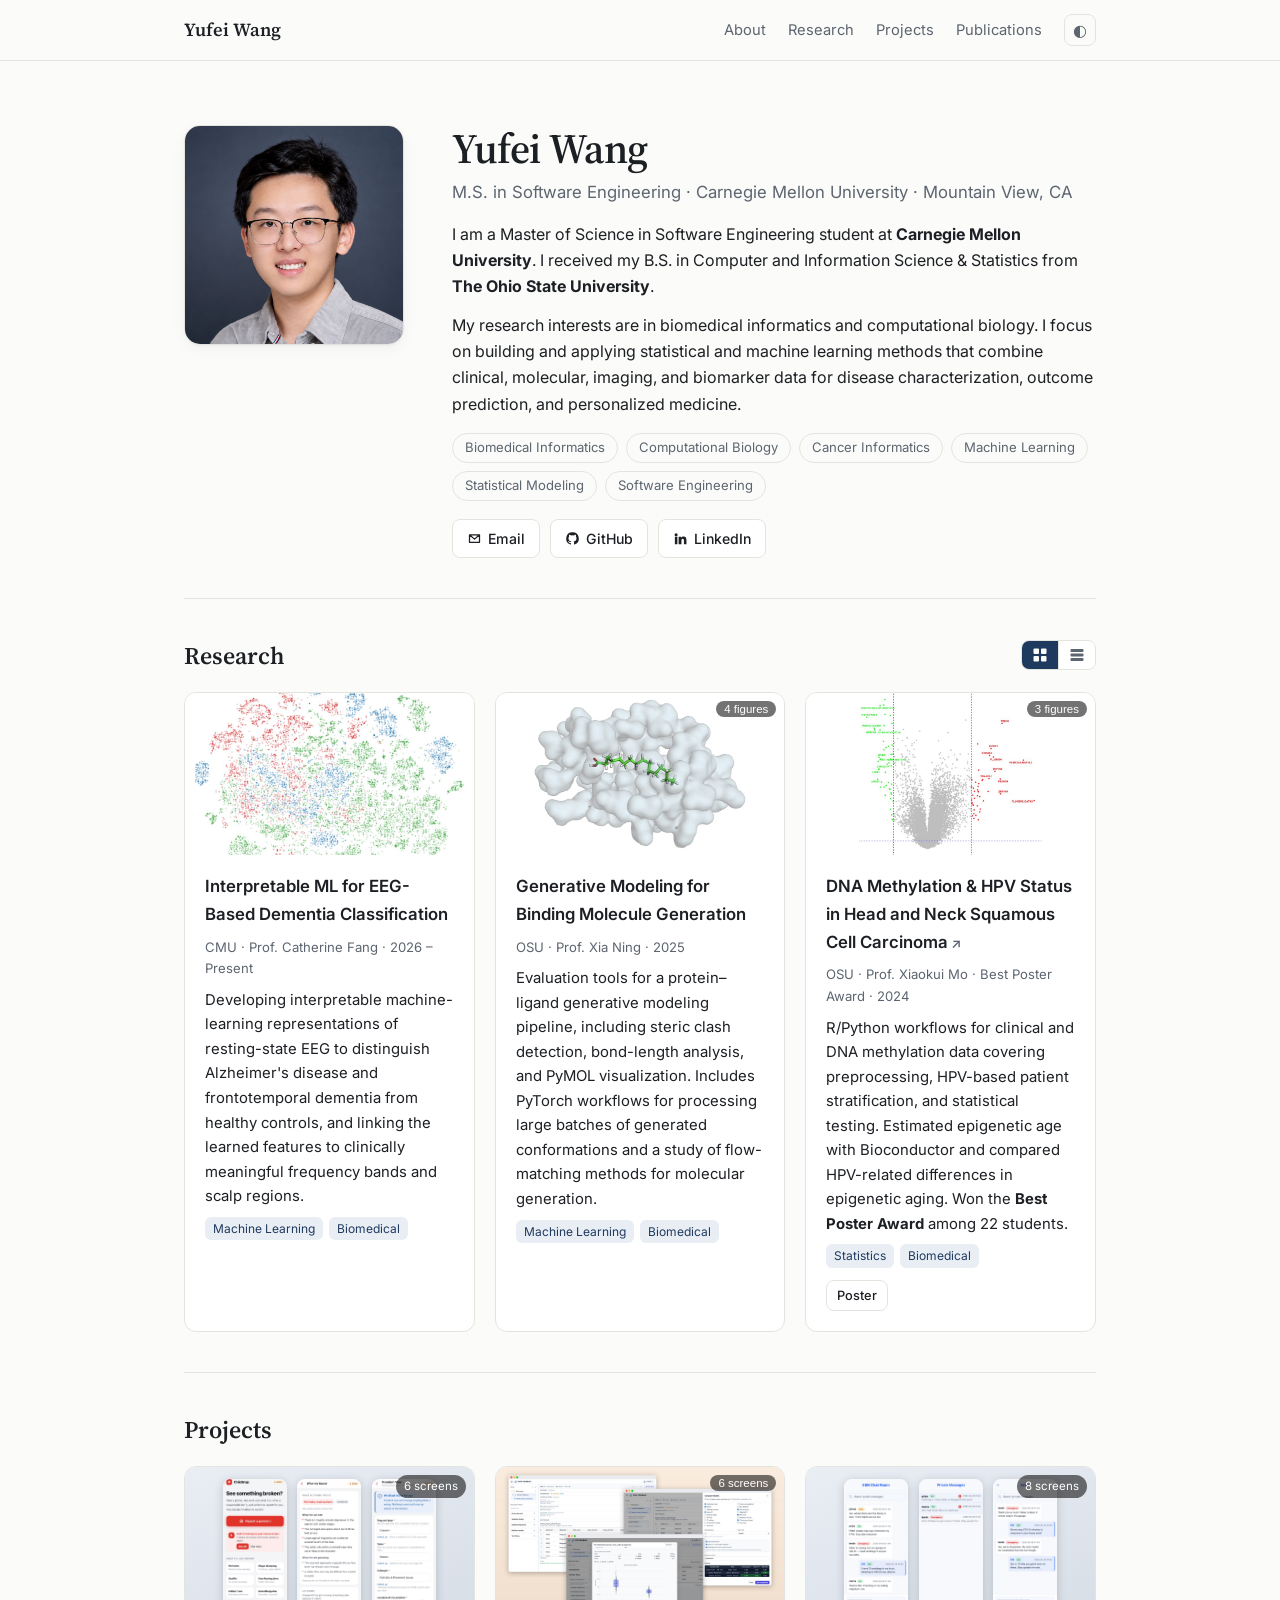
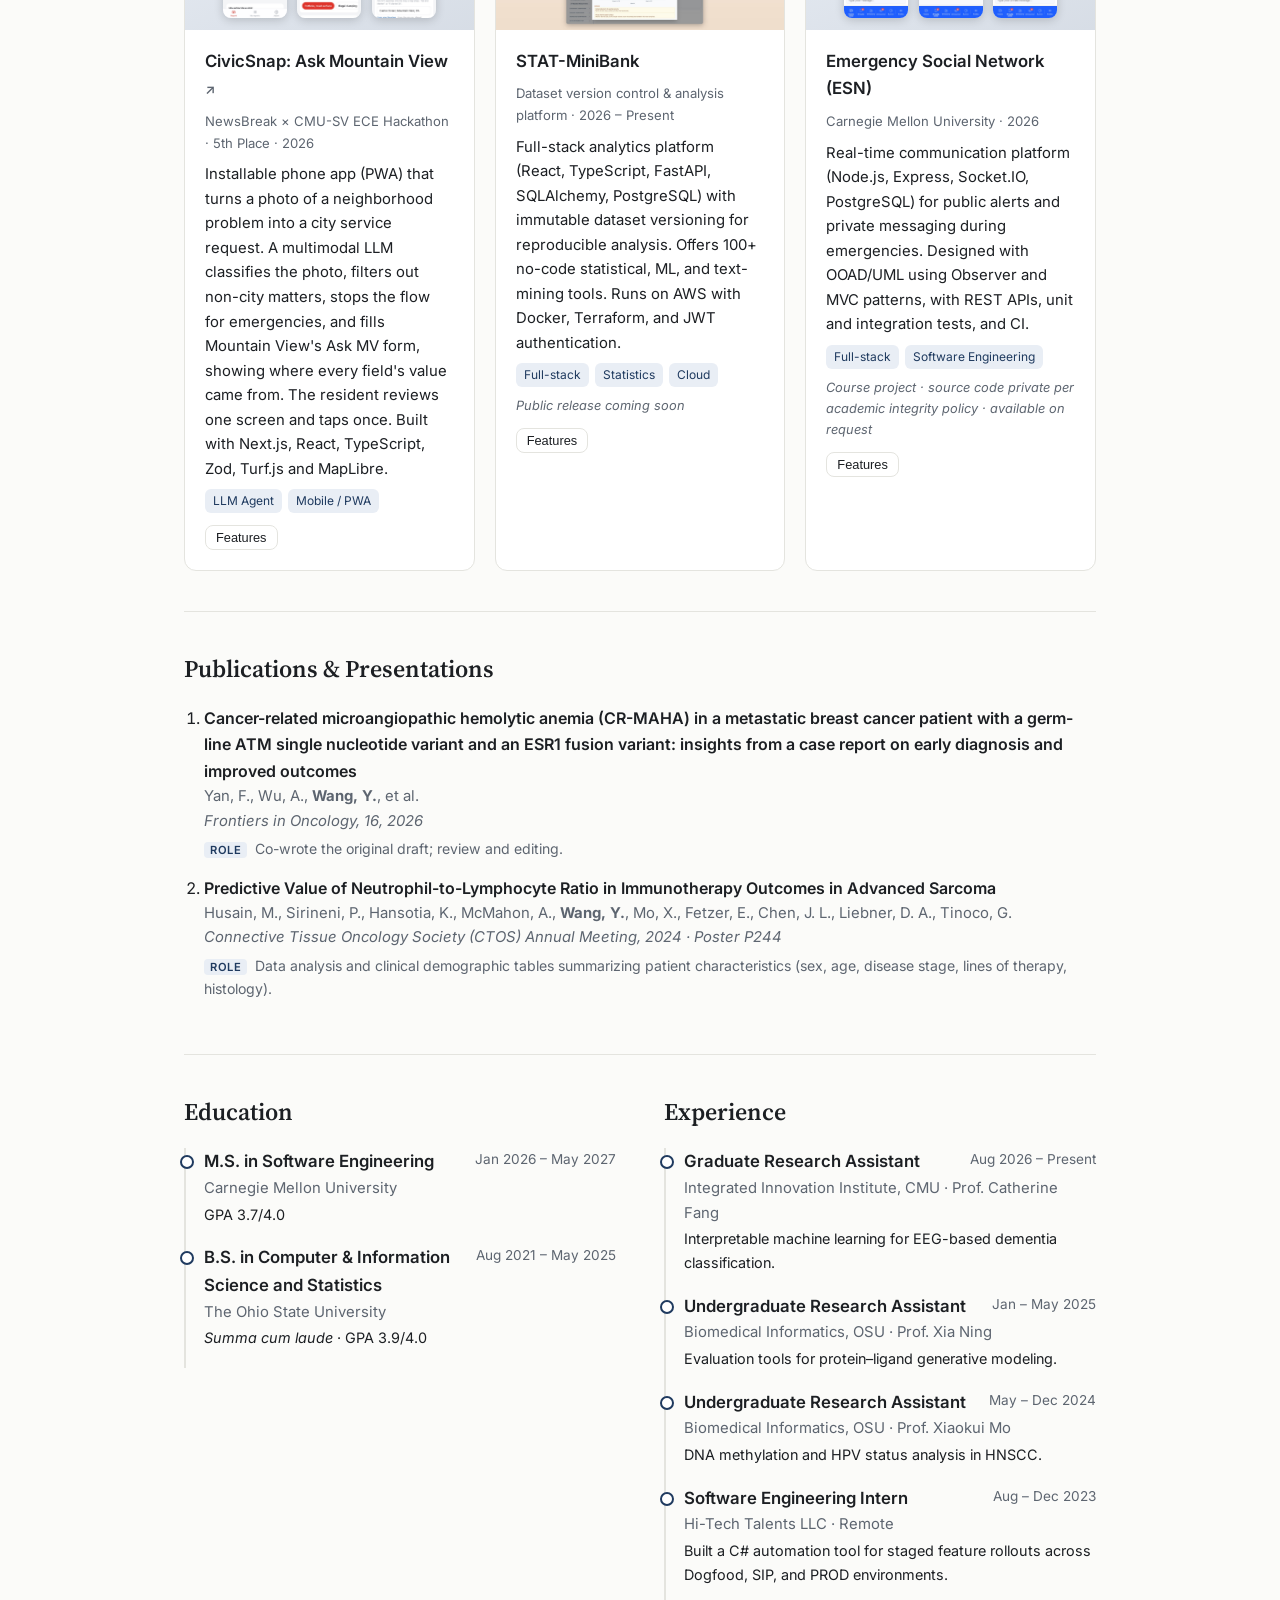
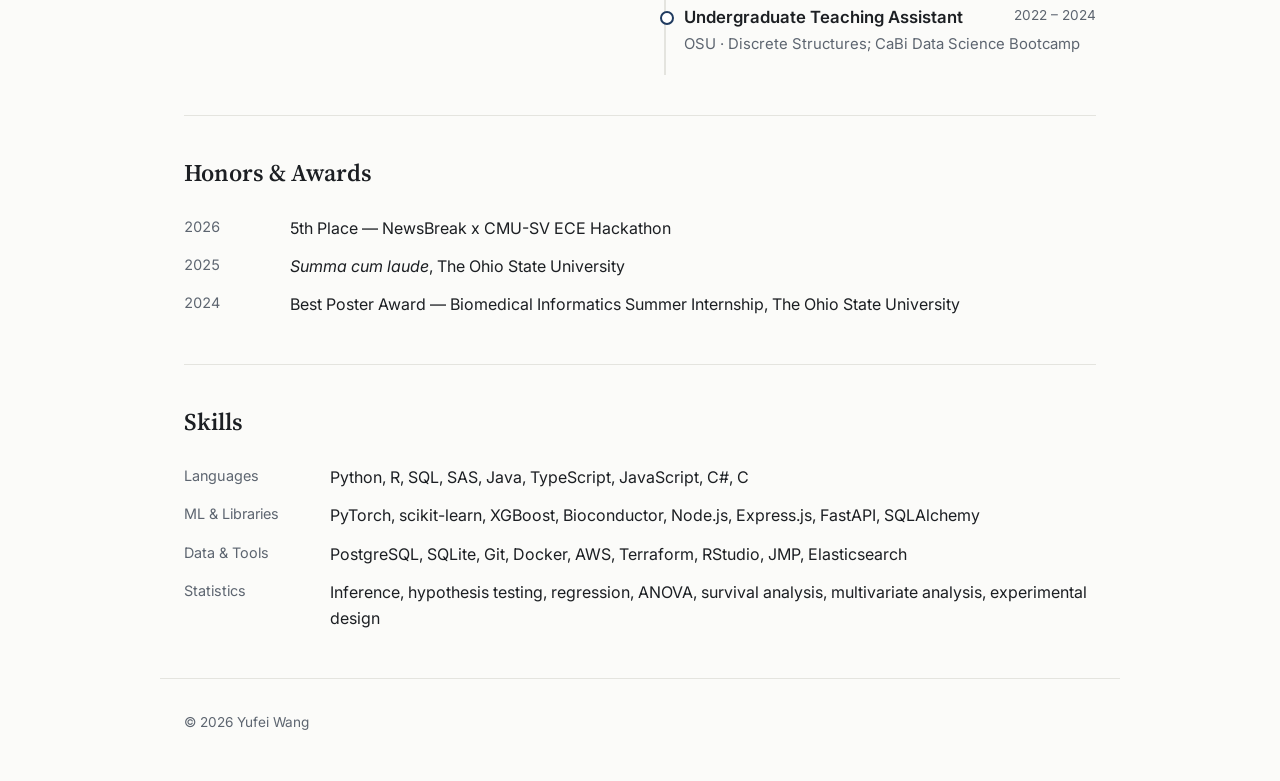
==== index.html @ 46498ad5 "Personal website" ====
<!DOCTYPE html>
<html lang="en">
<head>
  <meta charset="UTF-8" />
  <meta name="viewport" content="width=device-width, initial-scale=1" />
  <title>Yufei Wang</title>
  <meta name="description" content="Personal website of Yufei Wang — research, projects, and CV." />
  <link rel="preconnect" href="https://fonts.googleapis.com" />
  <link rel="preconnect" href="https://fonts.gstatic.com" crossorigin />
  <link href="https://fonts.googleapis.com/css2?family=Inter:wght@400;500;600&family=Source+Serif+4:opsz,wght@8..60,500;8..60,600&display=swap" rel="stylesheet" />
  <link rel="stylesheet" href="assets/css/styles.css" />
  <link rel="icon" href="data:image/svg+xml,<svg xmlns='http://www.w3.org/2000/svg' viewBox='0 0 32 32'><rect width='32' height='32' rx='6' fill='%231f3a5f'/><text x='16' y='21' font-family='Georgia' font-size='15' fill='white' text-anchor='middle'>YW</text></svg>" />
</head>
<body>
  <header class="topbar">
    <nav class="container nav">
      <a href="#top" class="brand" id="brand"></a>
      <div class="nav-links">
        <a href="#about">About</a>
        <a href="#research">Research</a>
        <a href="#projects">Projects</a>
        <a href="#publications-section">Publications</a>
        <a href="cv.html" id="nav-cv">CV</a>
        <button id="theme-toggle" class="icon-btn" aria-label="Toggle dark mode">◐</button>
      </div>
    </nav>
  </header>

  <main class="container" id="top">
    <section class="hero" id="about">
      <div class="photo-wrap">
        <img id="photo" alt="" />
        <div id="photo-fallback" class="photo-fallback" hidden></div>
      </div>
      <div class="hero-text">
        <h1 id="name"></h1>
        <p class="subtitle" id="subtitle"></p>
        <p class="seeking" id="seeking"></p>
        <div id="bio" class="bio"></div>
        <ul id="interests" class="chips"></ul>
        <div id="links" class="links"></div>
      </div>
    </section>

    <section id="news-section" class="section">
      <h2>News</h2>
      <ul id="news" class="news"></ul>
    </section>

    <section id="research" class="section">
      <div class="section-head">
        <h2>Research</h2>
        <div class="view-toggle" role="group" aria-label="Layout">
          <button data-view="card" class="active" aria-label="Card view" title="Card view">
            <svg viewBox="0 0 16 16" aria-hidden="true"><rect x="1.5" y="1.5" width="5.5" height="5.5" rx="1"/><rect x="9" y="1.5" width="5.5" height="5.5" rx="1"/><rect x="1.5" y="9" width="5.5" height="5.5" rx="1"/><rect x="9" y="9" width="5.5" height="5.5" rx="1"/></svg>
          </button>
          <button data-view="list" aria-label="List view" title="List view">
            <svg viewBox="0 0 16 16" aria-hidden="true"><rect x="1.5" y="2" width="13" height="3" rx="1"/><rect x="1.5" y="6.5" width="13" height="3" rx="1"/><rect x="1.5" y="11" width="13" height="3" rx="1"/></svg>
          </button>
        </div>
      </div>
      <div id="research-grid" class="projects card-view"></div>
    </section>

    <section id="projects" class="section">
      <div class="section-head">
        <h2>Projects</h2>
      </div>
      <div id="project-grid" class="projects card-view"></div>
    </section>

    <section id="publications-section" class="section">
      <h2>Publications &amp; Presentations</h2>
      <ol id="publications" class="pubs"></ol>
    </section>

    <section id="experience" class="section two-col">
      <div>
        <h2>Education</h2>
        <ul id="education" class="timeline"></ul>
      </div>
      <div>
        <h2>Experience</h2>
        <ul id="experience-list" class="timeline"></ul>
      </div>
    </section>

    <section id="awards-section" class="section">
      <h2>Honors &amp; Awards</h2>
      <ul id="awards" class="news"></ul>
    </section>
    <section id="skills-section" class="section">
      <h2>Skills</h2>
      <ul id="skills" class="news skills"></ul>
    </section>
  </main>

  <dialog id="lightbox" class="lightbox" aria-label="Screenshots">
    <button id="lb-close" class="lb-btn lb-close" type="button" aria-label="Close">✕</button>
    <button id="lb-prev" class="lb-btn lb-prev" type="button" aria-label="Previous">‹</button>
    <figure>
      <img id="lb-img" alt="" />
      <figcaption id="lb-caption"></figcaption>
    </figure>
    <button id="lb-next" class="lb-btn lb-next" type="button" aria-label="Next">›</button>
  </dialog>

  <dialog id="features" class="features" aria-labelledby="ft-title">
    <div class="ft-head">
      <div>
        <h2 id="ft-title"></h2>
        <p id="ft-subtitle" class="ft-subtitle"></p>
      </div>
      <button id="ft-close" class="icon-btn" type="button" aria-label="Close">✕</button>
    </div>
    <div id="ft-tabs" class="ft-tabs" role="tablist"></div>
    <div class="ft-toolbar">
      <input id="ft-search" type="search" placeholder="Search this tab…" aria-label="Search features" />
      <button id="ft-toggle" class="btn" type="button">Collapse all</button>
    </div>
    <div id="ft-body" class="ft-body"></div>
  </dialog>

  <footer class="container footer">
    <span id="footer-text"></span>
  </footer>

  <script src="data-features.js"></script>
  <script src="data.js"></script>
  <script src="assets/js/main.js"></script>
</body>
</html>
---- assets/css/styles.css ----
:root {
  --bg: #fbfbf9;
  --surface: #ffffff;
  --text: #1c1f23;
  --muted: #5d6570;
  --border: #e4e4df;
  --accent: #1f3a5f;
  --accent-soft: #e9eef5;
  --shadow: 0 1px 2px rgba(0,0,0,.04), 0 4px 16px rgba(0,0,0,.04);
  --serif: "Source Serif 4", Georgia, serif;
  --sans: "Inter", -apple-system, BlinkMacSystemFont, "Segoe UI", sans-serif;
}
@media (prefers-color-scheme: dark) {
  :root:not([data-theme="light"]) {
    --bg: #111418; --surface: #181c21; --text: #e6e8eb; --muted: #9aa3ad;
    --border: #2a3038; --accent: #8fb4e3; --accent-soft: #1d2835;
    --shadow: 0 1px 2px rgba(0,0,0,.3);
  }
}
:root[data-theme="dark"] {
  --bg: #111418; --surface: #181c21; --text: #e6e8eb; --muted: #9aa3ad;
  --border: #2a3038; --accent: #8fb4e3; --accent-soft: #1d2835;
  --shadow: 0 1px 2px rgba(0,0,0,.3);
}

* { box-sizing: border-box; }
html { scroll-behavior: smooth; scroll-padding-top: 72px; }
body {
  margin: 0; background: var(--bg); color: var(--text);
  font: 16px/1.65 var(--sans); -webkit-font-smoothing: antialiased;
}
a { color: var(--accent); text-decoration: none; }
a:hover { text-decoration: underline; }
.container { max-width: 960px; margin: 0 auto; padding: 0 24px; }
[hidden] { display: none !important; }

/* Nav */
.topbar {
  position: sticky; top: 0; z-index: 10;
  background: color-mix(in srgb, var(--bg) 88%, transparent);
  backdrop-filter: blur(8px); border-bottom: 1px solid var(--border);
}
.nav { display: flex; align-items: center; justify-content: space-between; height: 60px; }
.brand { font-family: var(--serif); font-weight: 600; font-size: 1.15rem; color: var(--text); }
.nav-links { display: flex; align-items: center; gap: 22px; font-size: .92rem; }
.nav-links a { color: var(--muted); }
.nav-links a:hover { color: var(--text); text-decoration: none; }
.icon-btn {
  background: none; border: 1px solid var(--border); color: var(--muted);
  width: 32px; height: 32px; border-radius: 8px; cursor: pointer; font-size: 1rem;
}

/* Hero */
.hero { display: grid; grid-template-columns: 220px 1fr; gap: 48px; padding: 64px 0 40px; align-items: start; }
.photo-wrap img, .photo-fallback {
  width: 220px; height: 220px; border-radius: 16px; object-fit: cover;
  box-shadow: var(--shadow); border: 1px solid var(--border);
}
.photo-fallback {
  display: grid; place-items: center; background: var(--accent-soft); color: var(--accent);
  font: 600 4rem var(--serif);
}
h1 { font: 600 2.6rem/1.15 var(--serif); margin: 0 0 6px; letter-spacing: -.01em; }
h2 { font: 600 1.5rem var(--serif); margin: 0 0 20px; }
h3 { font-size: 1.05rem; font-weight: 600; margin: 0; }
.subtitle { color: var(--muted); margin: 0 0 14px; font-size: 1.05rem; }
.seeking {
  display: inline-block; margin: 0 0 18px; padding: 6px 12px; border-radius: 8px;
  background: var(--accent-soft); color: var(--accent); font-size: .9rem; font-weight: 500;
}
.bio p { margin: 0 0 12px; }
.chips { list-style: none; padding: 0; margin: 16px 0; display: flex; flex-wrap: wrap; gap: 8px; }
.chips li { font-size: .82rem; color: var(--muted); border: 1px solid var(--border); border-radius: 999px; padding: 3px 12px; }
.links { display: flex; flex-wrap: wrap; gap: 10px; margin-top: 18px; }
.links:empty { display: none; }
.btn {
  display: inline-flex; align-items: center; gap: 6px; font-size: .88rem; font-weight: 500;
  padding: 7px 14px; border: 1px solid var(--border); border-radius: 8px;
  color: var(--text); background: var(--surface);
}
.btn:hover { border-color: var(--accent); color: var(--accent); text-decoration: none; }
.btn.primary { background: var(--accent); color: var(--bg); border-color: var(--accent); }
.btn.primary:hover { opacity: .9; color: var(--bg); }
.btn svg { width: 15px; height: 15px; }

/* Sections */
.section { padding: 40px 0; border-top: 1px solid var(--border); }
.section-head { display: flex; justify-content: space-between; align-items: center; margin-bottom: 20px; gap: 16px; }
.section-head h2 { margin: 0; }
.news { list-style: none; padding: 0; margin: 0; }
.news li { display: grid; grid-template-columns: 90px 1fr; gap: 16px; padding: 6px 0; }
.news .date { color: var(--muted); font-size: .9rem; font-variant-numeric: tabular-nums; }

.skills li { grid-template-columns: 130px 1fr; }
@media (max-width: 720px) { .skills li { grid-template-columns: 1fr; gap: 0; padding: 6px 0 10px; } }

/* View toggle */
.view-toggle { display: inline-flex; border: 1px solid var(--border); border-radius: 8px; overflow: hidden; }
.view-toggle button {
  background: var(--surface); border: 0; padding: 6px 14px; font: 500 .85rem var(--sans);
  color: var(--muted); cursor: pointer;
}
.view-toggle button { display: grid; place-items: center; padding: 6px 10px; }
.view-toggle svg { width: 16px; height: 16px; fill: currentColor; }
.view-toggle button + button { border-left: 1px solid var(--border); }
.view-toggle button.active { background: var(--accent); color: var(--bg); }

/* Projects */
.project { background: var(--surface); border: 1px solid var(--border); border-radius: 12px; overflow: hidden; }
.project .thumb { background: var(--accent-soft); overflow: hidden; }
.project .thumb img { width: 100%; height: 100%; object-fit: cover; display: block; }
.project .thumb.placeholder { display: grid; place-items: center; color: var(--accent); font: 600 1.6rem var(--serif); opacity: .9; }
.project .body { padding: 18px 20px 20px; display: flex; flex-direction: column; gap: 8px; }
.project h3 a { color: var(--text); }
.project h3 a:hover { color: var(--accent); }
.project h3 a::after { content: " ↗"; font-size: .8em; color: var(--muted); }
.project .meta { font-size: .82rem; color: var(--muted); }
.project p { margin: 0; font-size: .93rem; color: var(--text); }
.tags { display: flex; flex-wrap: wrap; gap: 6px; }
.tags span { font-size: .75rem; padding: 2px 8px; border-radius: 6px; background: var(--accent-soft); color: var(--accent); }
.project .links { margin-top: 4px; gap: 8px; }
.project .btn { padding: 4px 10px; font-size: .8rem; }

.card-view { display: grid; grid-template-columns: repeat(auto-fill, minmax(270px, 1fr)); gap: 20px; }
.card-view .project { display: flex; flex-direction: column; transition: transform .15s, box-shadow .15s; }
.card-view .project:hover { transform: translateY(-2px); box-shadow: var(--shadow); }
.card-view .thumb { aspect-ratio: 16 / 9; }

.list-view { display: flex; flex-direction: column; gap: 14px; }
.list-view .project { display: grid; grid-template-columns: 200px 1fr; }
.list-view .thumb { min-height: 100%; aspect-ratio: auto; }
.list-view .body { padding: 16px 20px; }

/* Phone-screenshot thumbnails: whole phones, scaled to the thumbnail height */
.thumb.screens {
  position: relative; display: flex; justify-content: center; align-items: center; gap: 4%;
  padding: 12px; border: 0; width: 100%; cursor: zoom-in; font: inherit;
  background: linear-gradient(160deg, var(--accent-soft), color-mix(in srgb, var(--accent-soft) 60%, var(--accent) 12%));
}
.project .thumb.screens img {
  height: 100%; width: auto; max-width: 30%; object-fit: contain;
  border-radius: 8px; box-shadow: 0 2px 10px rgba(0,0,0,.18);
}
.screens-count {
  position: absolute; right: 8px; top: 8px; font-size: .72rem; padding: 2px 8px; border-radius: 999px;
  background: rgba(0,0,0,.55); color: #fff;
}
.thumb.figures { position: relative; display: block; border: 0; padding: 0; width: 100%; cursor: zoom-in; background: #fff; }
.thumb.figures img { transition: transform .3s; }
.thumb.figures:hover img { transform: scale(1.03); }
.list-view .thumb.figures img { height: 100%; }
.project .note { font-size: .8rem; color: var(--muted); font-style: italic; }

/* Lightbox */
.lightbox {
  border: 0; padding: 0; background: transparent; max-width: 100vw; max-height: 100vh;
  width: 100vw; height: 100vh; display: none; place-items: center;
}
.lightbox[open] { display: grid; }
.lightbox::backdrop { background: rgba(10, 12, 16, .85); }
.lightbox figure { margin: 0; display: flex; flex-direction: column; align-items: center; gap: 12px; }
.lightbox img { max-height: 82vh; max-width: min(90vw, 1100px); border-radius: 12px; background: #fff; box-shadow: 0 10px 40px rgba(0,0,0,.5); }
.lightbox figcaption { color: #e6e8eb; font-size: .9rem; text-align: center; padding: 0 16px; }
.lb-btn {
  position: fixed; background: rgba(255,255,255,.12); color: #fff; border: 0; cursor: pointer;
  width: 44px; height: 44px; border-radius: 50%; font-size: 1.6rem; line-height: 1;
}
.lb-btn:hover { background: rgba(255,255,255,.25); }
.lb-close { top: 16px; right: 16px; font-size: 1.1rem; }
.lb-prev { left: 16px; top: 50%; transform: translateY(-50%); }
.lb-next { right: 16px; top: 50%; transform: translateY(-50%); }

/* Feature catalog dialog */
.features {
  width: min(860px, calc(100vw - 32px)); max-height: min(86vh, 900px); padding: 0;
  border: 1px solid var(--border); border-radius: 16px; background: var(--bg); color: var(--text);
  box-shadow: 0 20px 60px rgba(0,0,0,.25); overflow: hidden;
}
.features[open] { display: flex; flex-direction: column; }
.features .ft-head, .features .ft-tabs, .features .ft-toolbar { flex-shrink: 0; }
.features .ft-body { flex: 1 1 auto; min-height: 0; }
.features::backdrop { background: rgba(10, 12, 16, .55); }
.ft-head { display: flex; justify-content: space-between; align-items: flex-start; gap: 16px; padding: 20px 24px 8px; }
.ft-head h2 { margin: 0; font-size: 1.35rem; }
.ft-subtitle { margin: 4px 0 0; color: var(--muted); font-size: .9rem; }
.ft-tabs { display: flex; gap: 6px; padding: 8px 24px 0; border-bottom: 1px solid var(--border); overflow-x: auto; }
.ft-tabs button {
  font: 500 .88rem var(--sans); color: var(--muted); background: none; border: 0; cursor: pointer;
  padding: 10px 12px; border-bottom: 2px solid transparent; white-space: nowrap;
}
.ft-tabs button span { font-size: .75rem; background: var(--accent-soft); color: var(--accent); border-radius: 999px; padding: 1px 7px; margin-left: 4px; }
.ft-tabs button.active { color: var(--text); border-bottom-color: var(--accent); }
.ft-toolbar { display: flex; gap: 10px; padding: 14px 24px 6px; }
.ft-toolbar input {
  flex: 1; font: .9rem var(--sans); padding: 8px 12px; border-radius: 8px;
  border: 1px solid var(--border); background: var(--surface); color: var(--text);
}
.ft-toolbar .btn { padding: 6px 12px; font-size: .82rem; cursor: pointer; }
.ft-body { overflow-y: auto; padding: 6px 24px 24px; }
.ft-intro { color: var(--muted); font-size: .92rem; margin: 6px 0 14px; }
.ft-group { border: 1px solid var(--border); border-radius: 10px; background: var(--surface); margin-bottom: 10px; }
.ft-group summary { display: flex; justify-content: space-between; align-items: center; padding: 11px 14px; cursor: pointer; font-weight: 600; list-style: none; }
.ft-group summary::-webkit-details-marker { display: none; }
.ft-group summary::before { content: "▸"; color: var(--muted); margin-right: 8px; transition: transform .15s; }
.ft-group[open] summary::before { transform: rotate(90deg); }
.ft-gname { flex: 1; }
.ft-count { font-size: .75rem; font-weight: 600; border-radius: 999px; padding: 2px 9px; background: var(--accent-soft); color: var(--accent); }
.ft-count.tone-error { background: #fde8e8; color: #b42318; }
.ft-count.tone-warning { background: #fef3c7; color: #92400e; }
.ft-count.tone-info { background: #e0edff; color: #1d4ed8; }
.ft-gintro { margin: -4px 14px 8px; font-size: .85rem; color: var(--muted); }
.ft-group ul { list-style: none; margin: 0; padding: 0 14px 10px; }
.ft-group li { display: grid; grid-template-columns: minmax(170px, 34%) 1fr; gap: 12px; padding: 7px 0; border-top: 1px solid var(--border); font-size: .88rem; }
.ft-group li strong { font-weight: 600; }
.ft-group li.ft-sub {
  display: block; padding: 12px 0 4px; font-size: .72rem; font-weight: 600; letter-spacing: .06em;
  text-transform: uppercase; color: var(--accent);
}
.ft-group li.ft-sub + li { border-top: 0; }
.ft-group li span { color: var(--muted); }
:root[data-theme="dark"] .ft-count.tone-error { background: #4a1d1d; color: #fca5a5; }
:root[data-theme="dark"] .ft-count.tone-warning { background: #45330f; color: #fcd34d; }
:root[data-theme="dark"] .ft-count.tone-info { background: #1e2f4d; color: #93c5fd; }
@media (prefers-color-scheme: dark) {
  :root:not([data-theme="light"]) .ft-count.tone-error { background: #4a1d1d; color: #fca5a5; }
  :root:not([data-theme="light"]) .ft-count.tone-warning { background: #45330f; color: #fcd34d; }
  :root:not([data-theme="light"]) .ft-count.tone-info { background: #1e2f4d; color: #93c5fd; }
}
.ft-group mark { background: #fde68a; color: inherit; border-radius: 2px; }
@media (max-width: 720px) {
  .features { width: 100vw; height: 100dvh; max-width: 100vw; max-height: 100dvh; margin: 0; border: 0; border-radius: 0; }
  .ft-head, .ft-toolbar { padding-left: 16px; padding-right: 16px; }
  .ft-tabs { padding: 4px 12px 0; }
  .ft-body { padding: 6px 16px 20px; }
  .ft-group li { grid-template-columns: 1fr; gap: 2px; }
}

.empty { color: var(--muted); }

/* Publications */
.pubs { padding-left: 20px; margin: 0; }
.pubs li { margin-bottom: 14px; }
.pubs .ptitle { font-weight: 600; }
.pubs .authors, .pubs .venue { color: var(--muted); font-size: .93rem; }
.pubs .venue { font-style: italic; }
.pubs .role { font-size: .88rem; color: var(--muted); margin-top: 4px; }
.pubs .role span { font-size: .7rem; font-weight: 600; letter-spacing: .05em; text-transform: uppercase; color: var(--accent); background: var(--accent-soft); border-radius: 4px; padding: 1px 6px; margin-right: 4px; }
.pubs .ptitle a { color: var(--text); }
.pubs .ptitle a:hover { color: var(--accent); }
.pubs .links { margin-top: 8px; }
.pubs .btn { padding: 3px 10px; font-size: .8rem; }

/* Timeline */
.two-col { display: grid; grid-template-columns: 1fr 1fr; gap: 48px; }
.timeline { list-style: none; padding: 0; margin: 0; }
.timeline li { padding: 0 0 18px 18px; border-left: 2px solid var(--border); position: relative; }
.timeline li::before {
  content: ""; position: absolute; left: -6px; top: 7px; width: 10px; height: 10px;
  border-radius: 50%; background: var(--surface); border: 2px solid var(--accent);
}
.timeline .org { color: var(--muted); font-size: .93rem; }
.timeline .years { float: right; color: var(--muted); font-size: .85rem; }
.timeline .detail { font-size: .9rem; margin-top: 2px; }

.footer { padding: 32px 24px 48px; color: var(--muted); font-size: .85rem; border-top: 1px solid var(--border); }

/* Mobile */
@media (max-width: 720px) {
  .container { padding: 0 16px; }
  .nav-links { gap: 14px; }
  .nav-links a:not(#nav-cv) { display: none; }
  .hero { grid-template-columns: 1fr; gap: 24px; padding-top: 36px; text-align: left; }
  .photo-wrap img, .photo-fallback { width: 140px; height: 140px; }
  .photo-fallback { font-size: 2.6rem; }
  h1 { font-size: 2rem; }
  .two-col { grid-template-columns: 1fr; gap: 32px; }
  .list-view .project { grid-template-columns: 1fr; }
  .list-view .thumb { aspect-ratio: 16 / 9; }
  .timeline .years { float: none; display: block; }
  .news li { grid-template-columns: 72px 1fr; gap: 10px; }
}

@media print {
  .topbar, .view-toggle, .footer { display: none; }
  .section { break-inside: avoid; }
}

/* CV page */
.nav-links a.current { color: var(--text); font-weight: 500; }
.cv-page { padding-top: 32px; padding-bottom: 24px; }
.cv-head { align-items: flex-end; flex-wrap: wrap; }
.cv-head h1 { font-size: 2rem; margin: 4px 0 0; }
.cv-head .links { margin-top: 0; }
.back { font-size: .88rem; color: var(--muted); }
.cv-frame-wrap { margin-top: 8px; }
.cv-frame {
  display: block; width: 100%; height: calc(100vh - 200px); min-height: 640px;
  border: 1px solid var(--border); border-radius: 12px; background: var(--surface);
  box-shadow: var(--shadow);
}
.cv-mobile { display: none; color: var(--muted); font-size: .92rem; }
@media (max-width: 720px) {
  .cv-frame-wrap { display: none; }
  .cv-mobile { display: block; }
  .cv-head h1 { font-size: 1.6rem; }
}
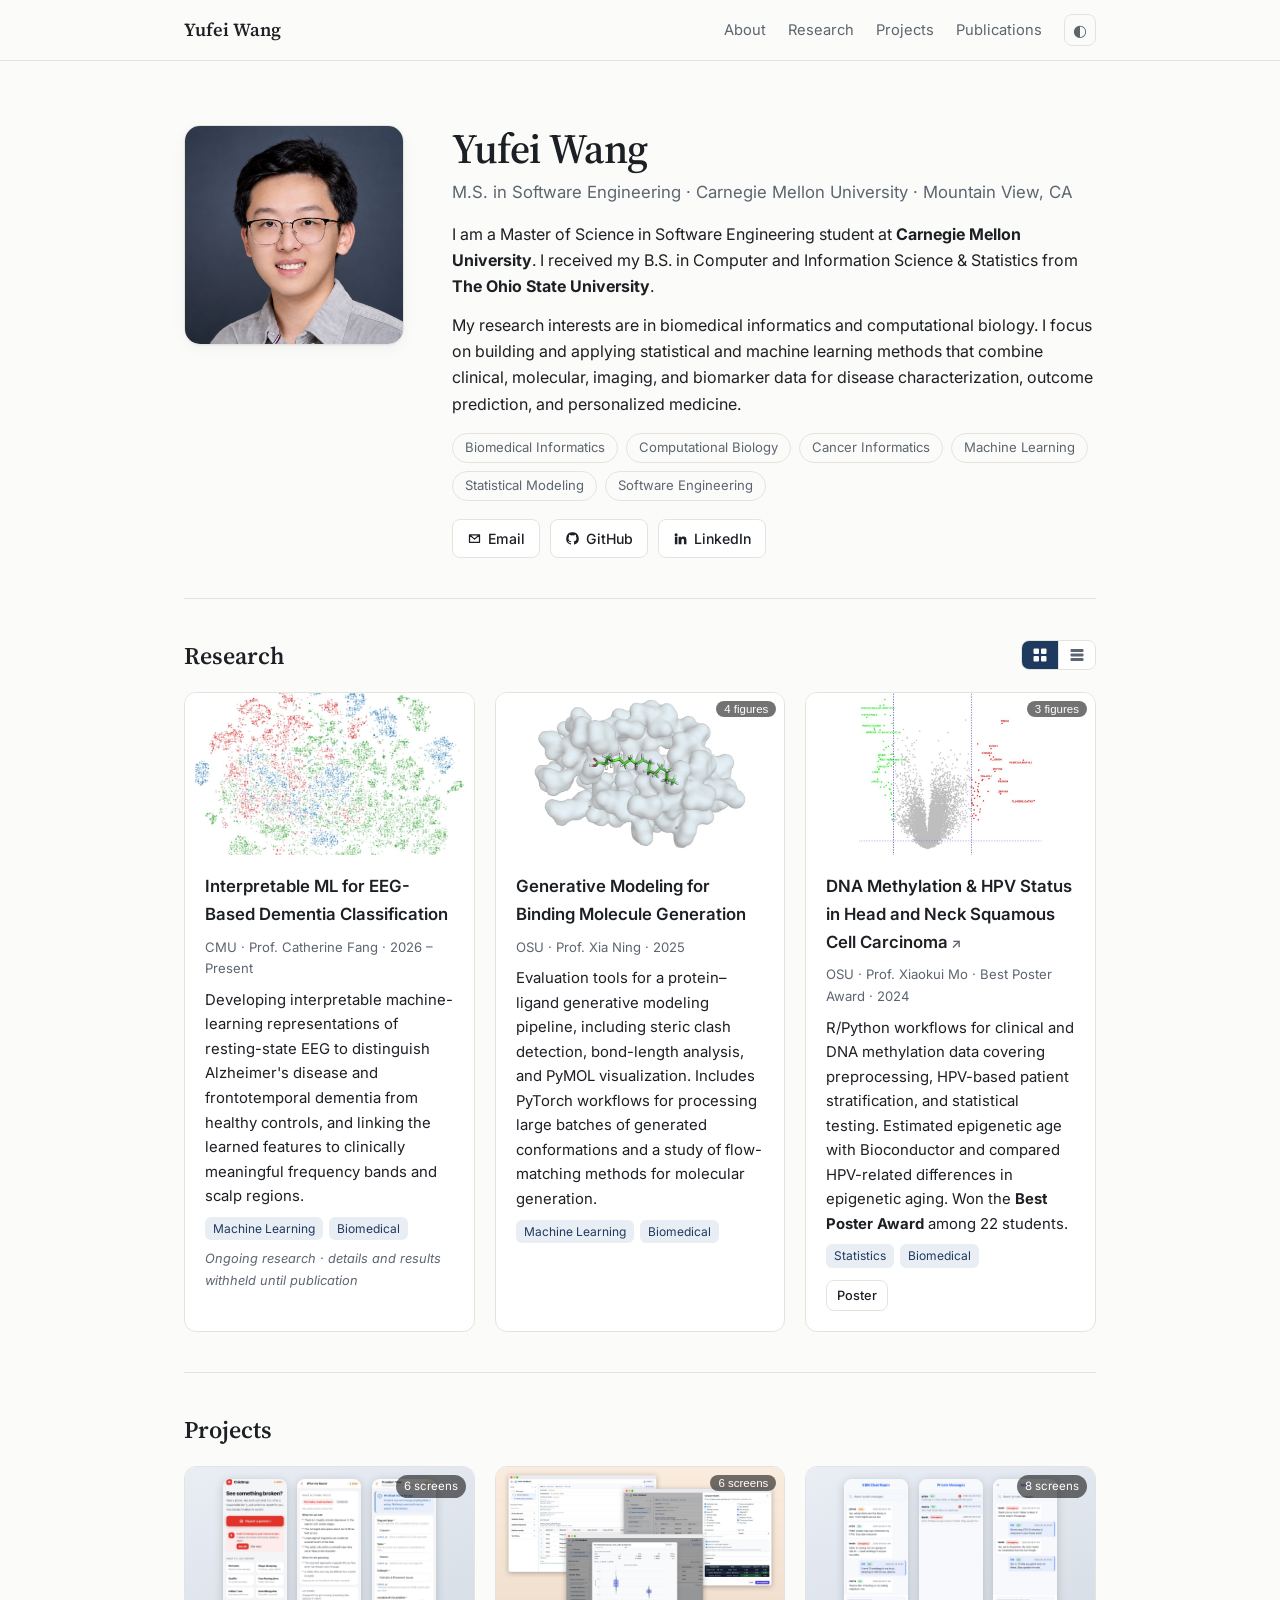
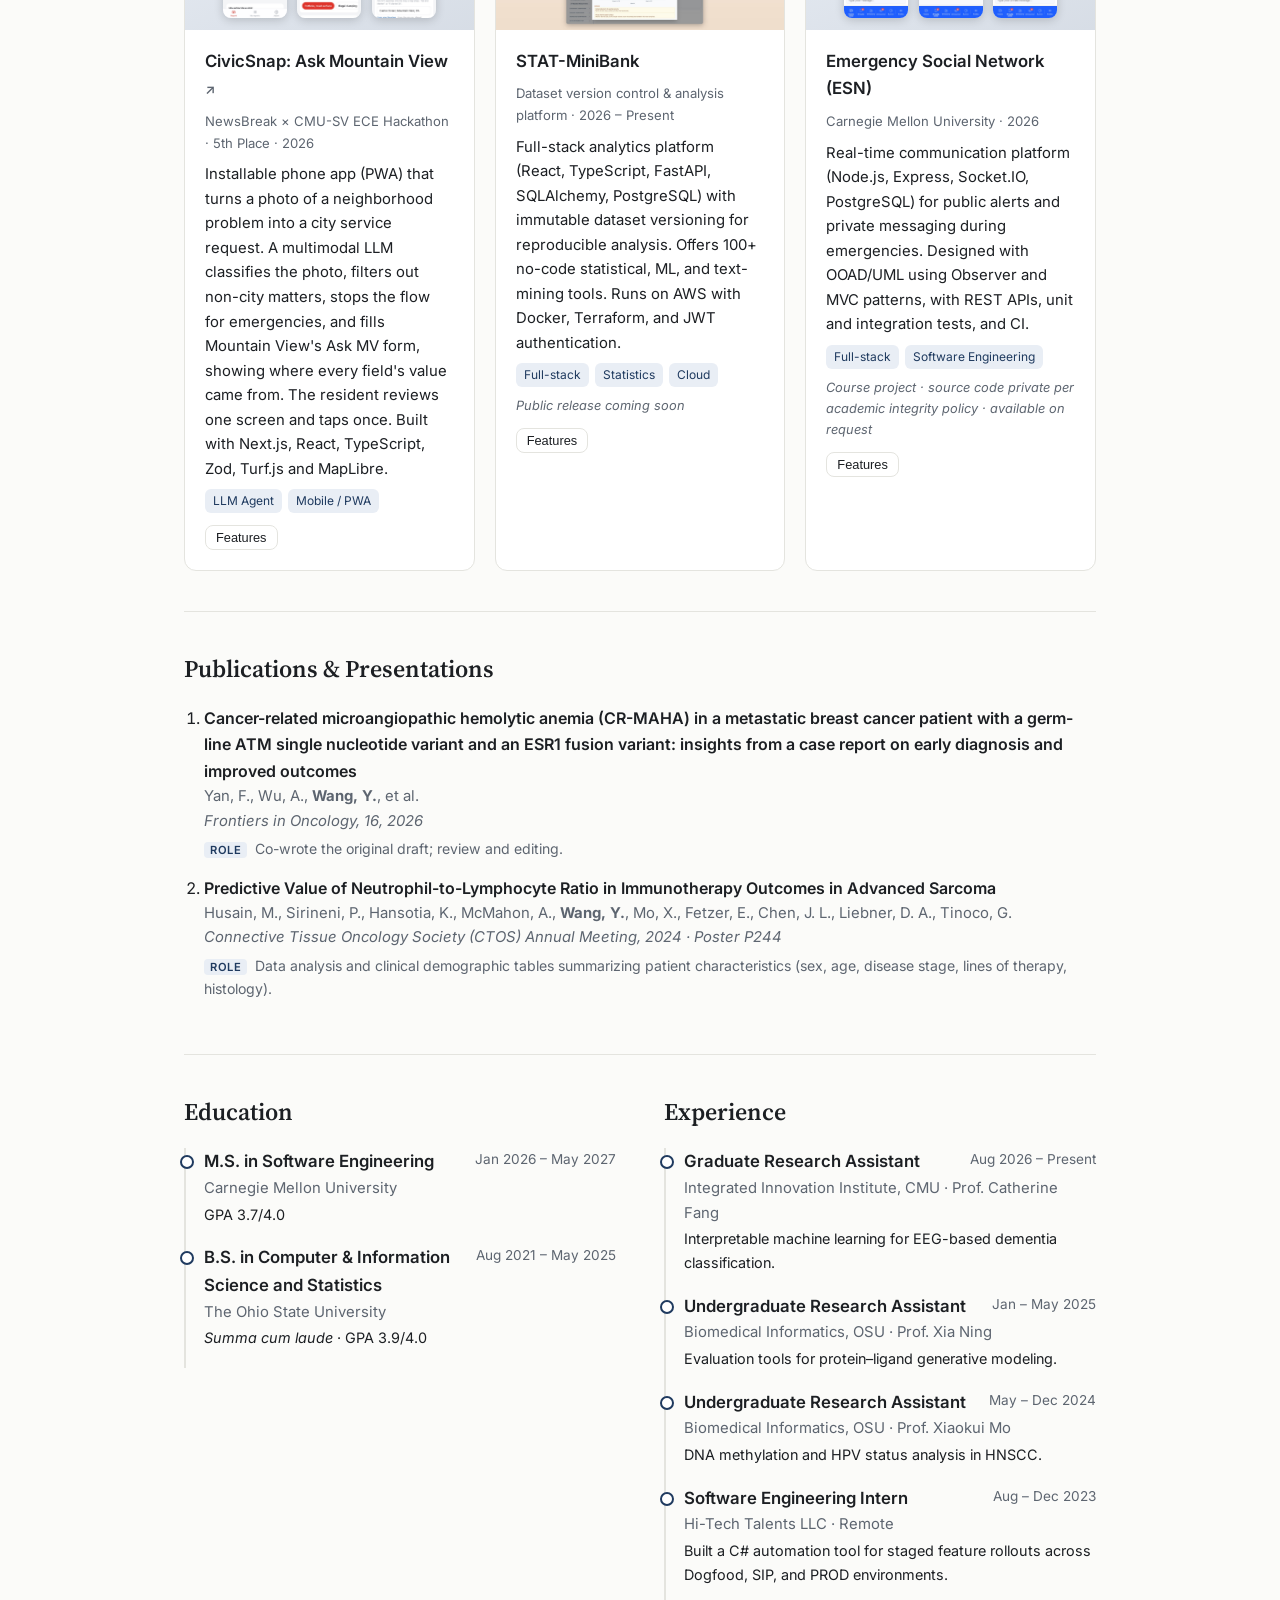
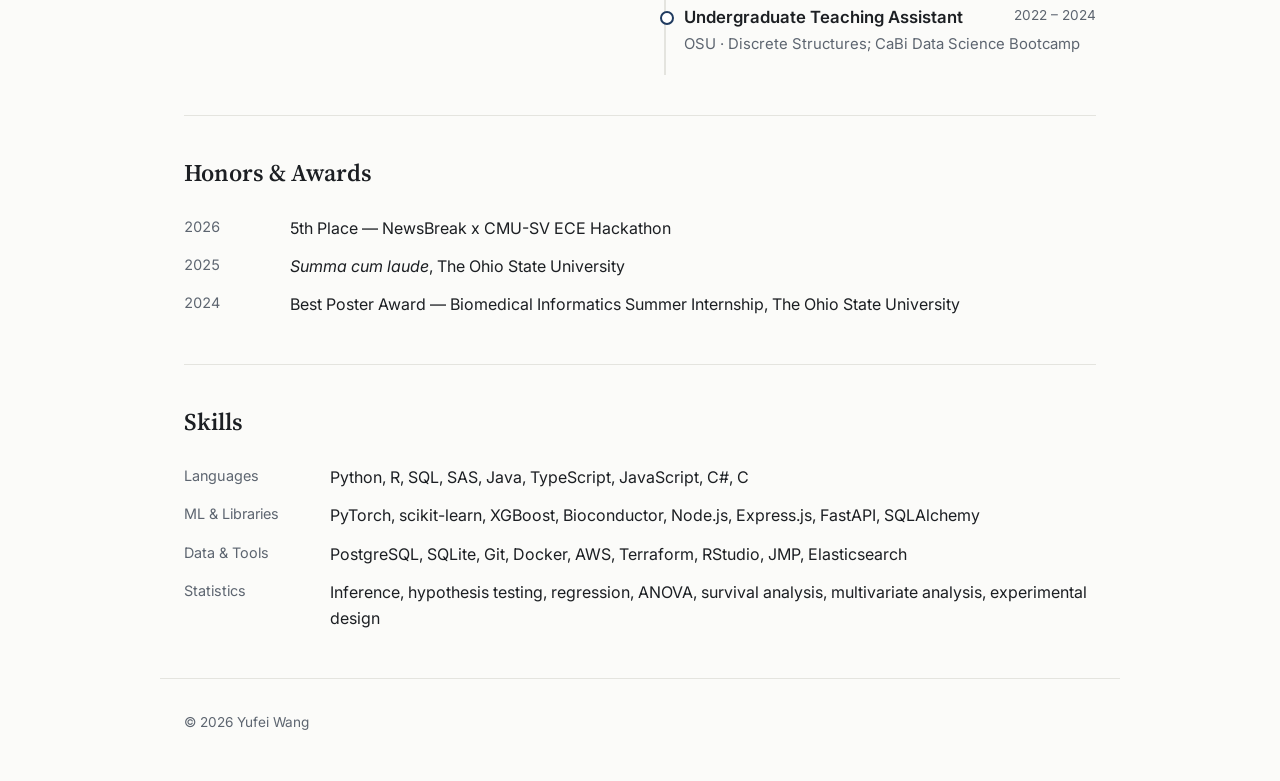
==== commit 9014132d: "Improve gallery on phones: swipe, tap zones, bottom controls" ====
--- a/index.html
+++ b/index.html
@@ -99,8 +99,9 @@
     <button id="lb-close" class="lb-btn lb-close" type="button" aria-label="Close">✕</button>
     <button id="lb-prev" class="lb-btn lb-prev" type="button" aria-label="Previous">‹</button>
     <figure>
-      <img id="lb-img" alt="" />
+      <img id="lb-img" alt="" draggable="false" />
       <figcaption id="lb-caption"></figcaption>
+      <div id="lb-dots" class="lb-dots" aria-hidden="true"></div>
     </figure>
     <button id="lb-next" class="lb-btn lb-next" type="button" aria-label="Next">›</button>
   </dialog>
--- a/assets/css/styles.css
+++ b/assets/css/styles.css
@@ -153,22 +153,42 @@
 
 /* Lightbox */
 .lightbox {
-  border: 0; padding: 0; background: transparent; max-width: 100vw; max-height: 100vh;
-  width: 100vw; height: 100vh; display: none; place-items: center;
+  border: 0; padding: 0; background: rgba(10, 12, 16, .94); max-width: 100vw; max-height: 100vh;
+  width: 100vw; height: 100vh; height: 100dvh; margin: 0; display: none; place-items: center;
 }
 .lightbox[open] { display: grid; }
 .lightbox::backdrop { background: rgba(10, 12, 16, .85); }
 .lightbox figure { margin: 0; display: flex; flex-direction: column; align-items: center; gap: 12px; }
-.lightbox img { max-height: 82vh; max-width: min(90vw, 1100px); border-radius: 12px; background: #fff; box-shadow: 0 10px 40px rgba(0,0,0,.5); }
-.lightbox figcaption { color: #e6e8eb; font-size: .9rem; text-align: center; padding: 0 16px; }
+.lightbox img {
+  max-height: 80vh; max-width: min(90vw, 1100px); border-radius: 12px; background: #fff;
+  box-shadow: 0 10px 40px rgba(0,0,0,.5); cursor: pointer; user-select: none; -webkit-user-select: none;
+  touch-action: pan-y;
+}
+.lightbox figcaption { color: #e6e8eb; font-size: .9rem; text-align: center; padding: 0 16px; max-width: 760px; }
+.lb-dots { display: flex; align-items: center; gap: 6px; min-height: 18px; }
+.lb-dots i { width: 7px; height: 7px; border-radius: 50%; background: rgba(255,255,255,.35); }
+.lb-dots i.on { background: #fff; }
+.lb-count { color: #cbd2d9; font-size: .78rem; margin-right: 6px; font-variant-numeric: tabular-nums; }
 .lb-btn {
-  position: fixed; background: rgba(255,255,255,.12); color: #fff; border: 0; cursor: pointer;
-  width: 44px; height: 44px; border-radius: 50%; font-size: 1.6rem; line-height: 1;
-}
-.lb-btn:hover { background: rgba(255,255,255,.25); }
+  position: fixed; background: rgba(255,255,255,.14); color: #fff; border: 0; cursor: pointer;
+  width: 44px; height: 44px; border-radius: 50%; font-size: 1.6rem; line-height: 1; z-index: 2;
+  -webkit-tap-highlight-color: transparent;
+}
+.lb-btn:hover { background: rgba(255,255,255,.28); }
 .lb-close { top: 16px; right: 16px; font-size: 1.1rem; }
 .lb-prev { left: 16px; top: 50%; transform: translateY(-50%); }
 .lb-next { right: 16px; top: 50%; transform: translateY(-50%); }
+.lightbox.single .lb-prev, .lightbox.single .lb-next { display: none; }
+@media (max-width: 720px) {
+  .lightbox figure { gap: 10px; padding-bottom: 76px; }
+  .lightbox img { max-width: 94vw; max-height: 68vh; border-radius: 10px; }
+  .lightbox figcaption { font-size: .82rem; }
+  /* Big thumb-reachable controls in a bottom bar instead of over the image edges. */
+  .lb-prev, .lb-next { top: auto; bottom: max(18px, env(safe-area-inset-bottom)); transform: none; width: 56px; height: 56px; font-size: 2rem; background: rgba(255,255,255,.18); }
+  .lb-prev { left: calc(50% - 72px); }
+  .lb-next { right: calc(50% - 72px); }
+  .lb-close { top: max(12px, env(safe-area-inset-top)); right: 12px; }
+}
 
 /* Feature catalog dialog */
 .features {
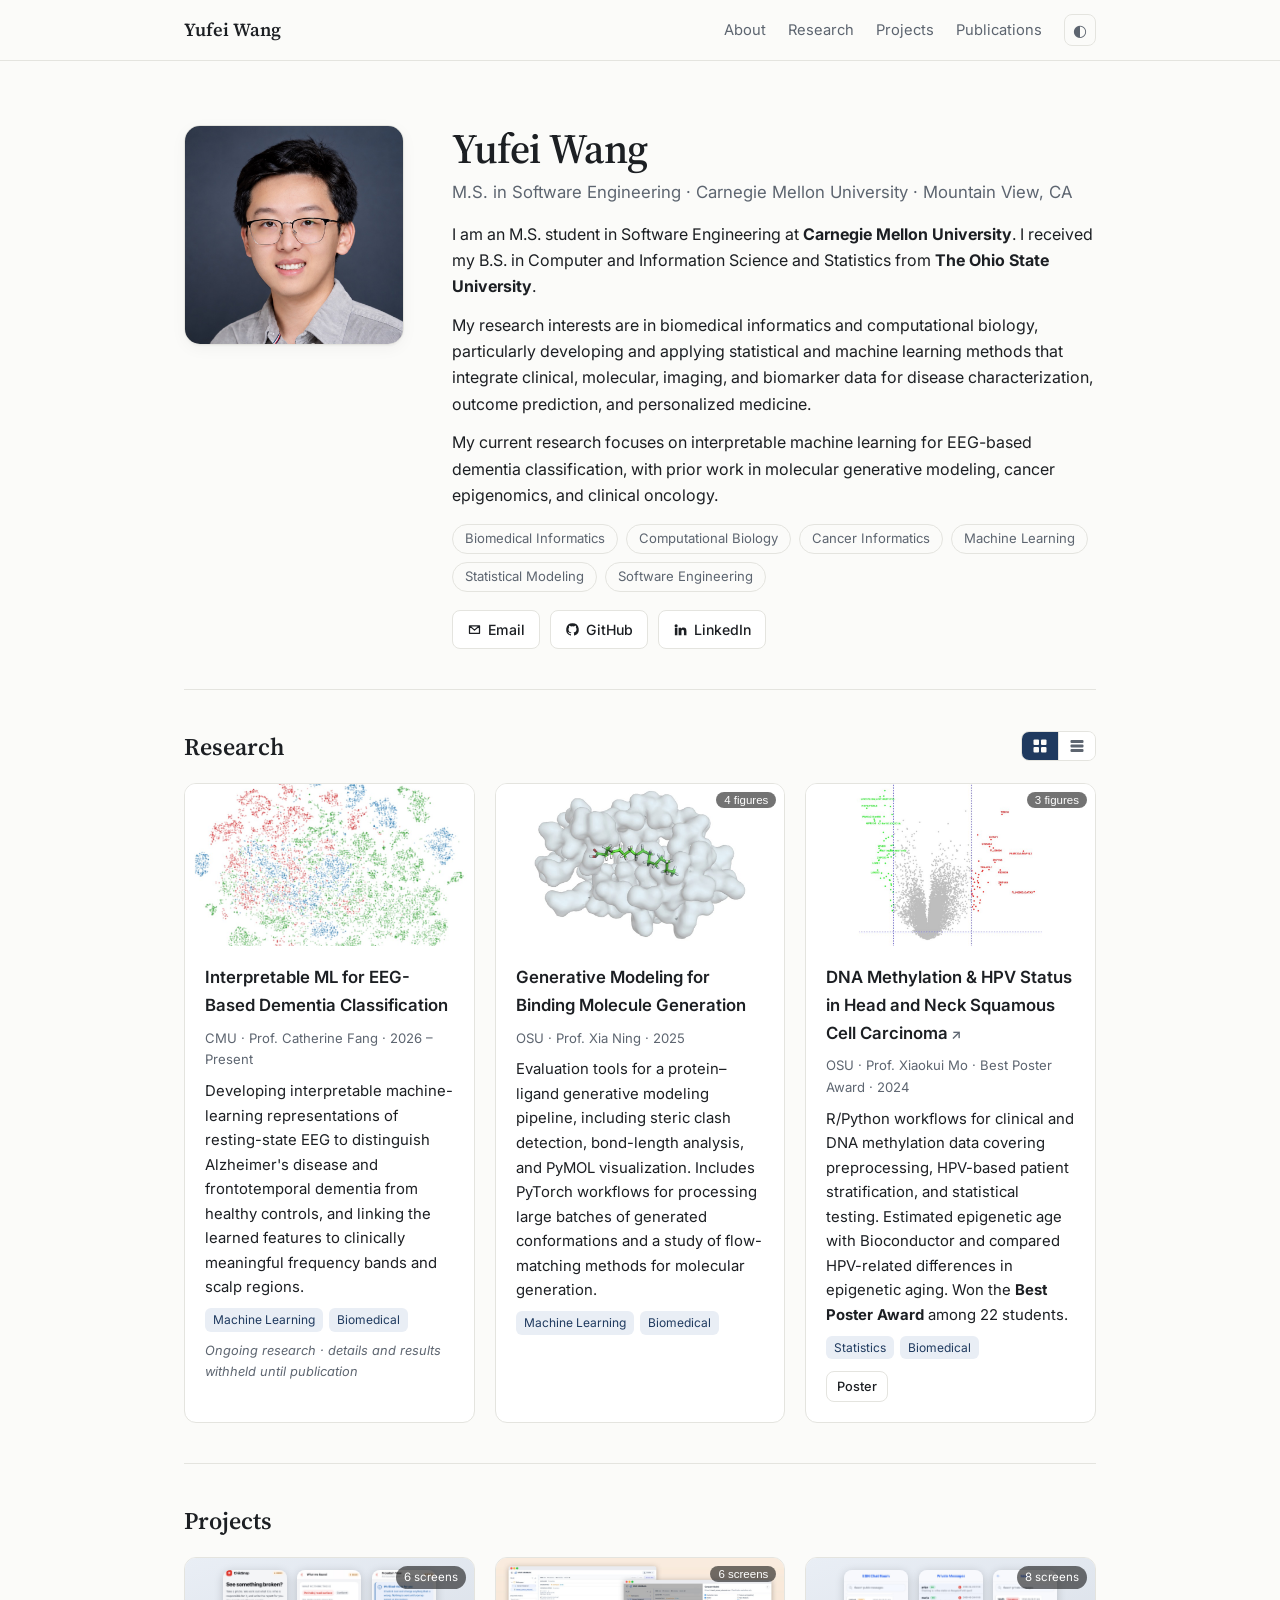
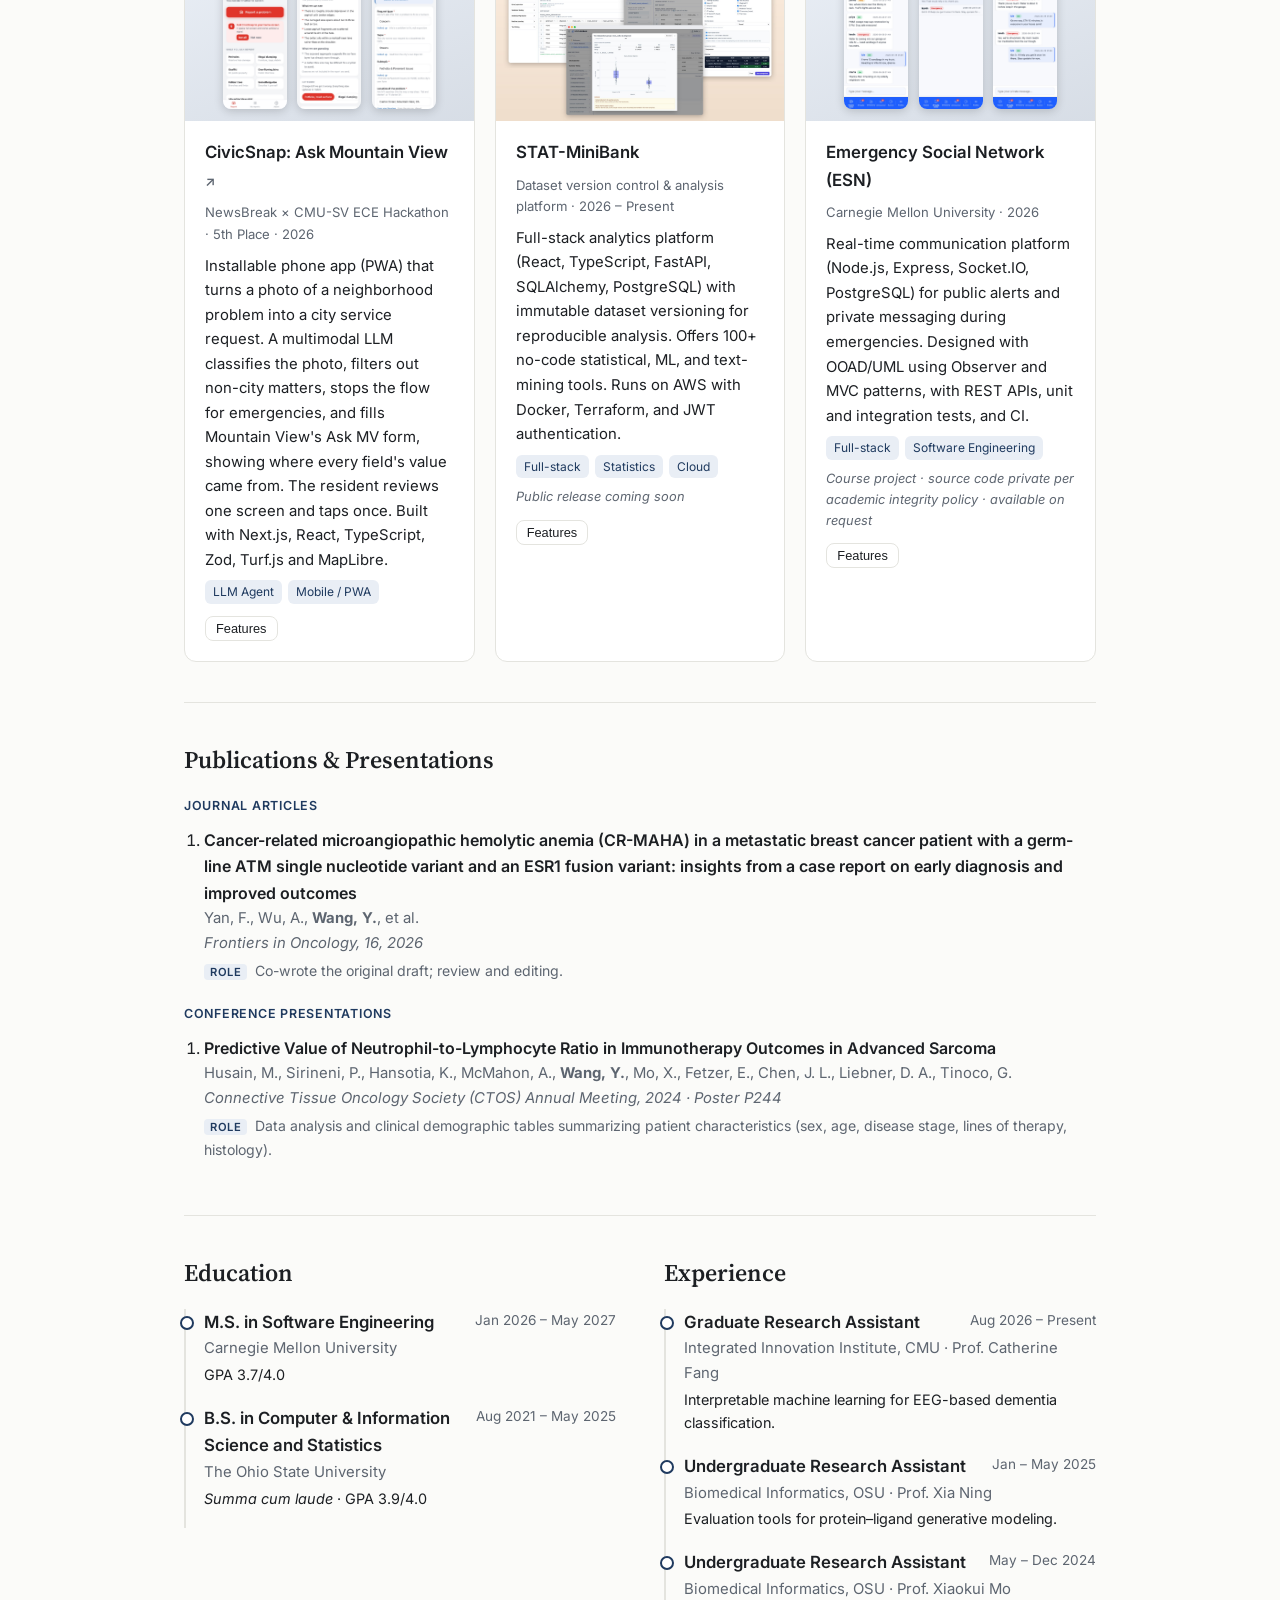
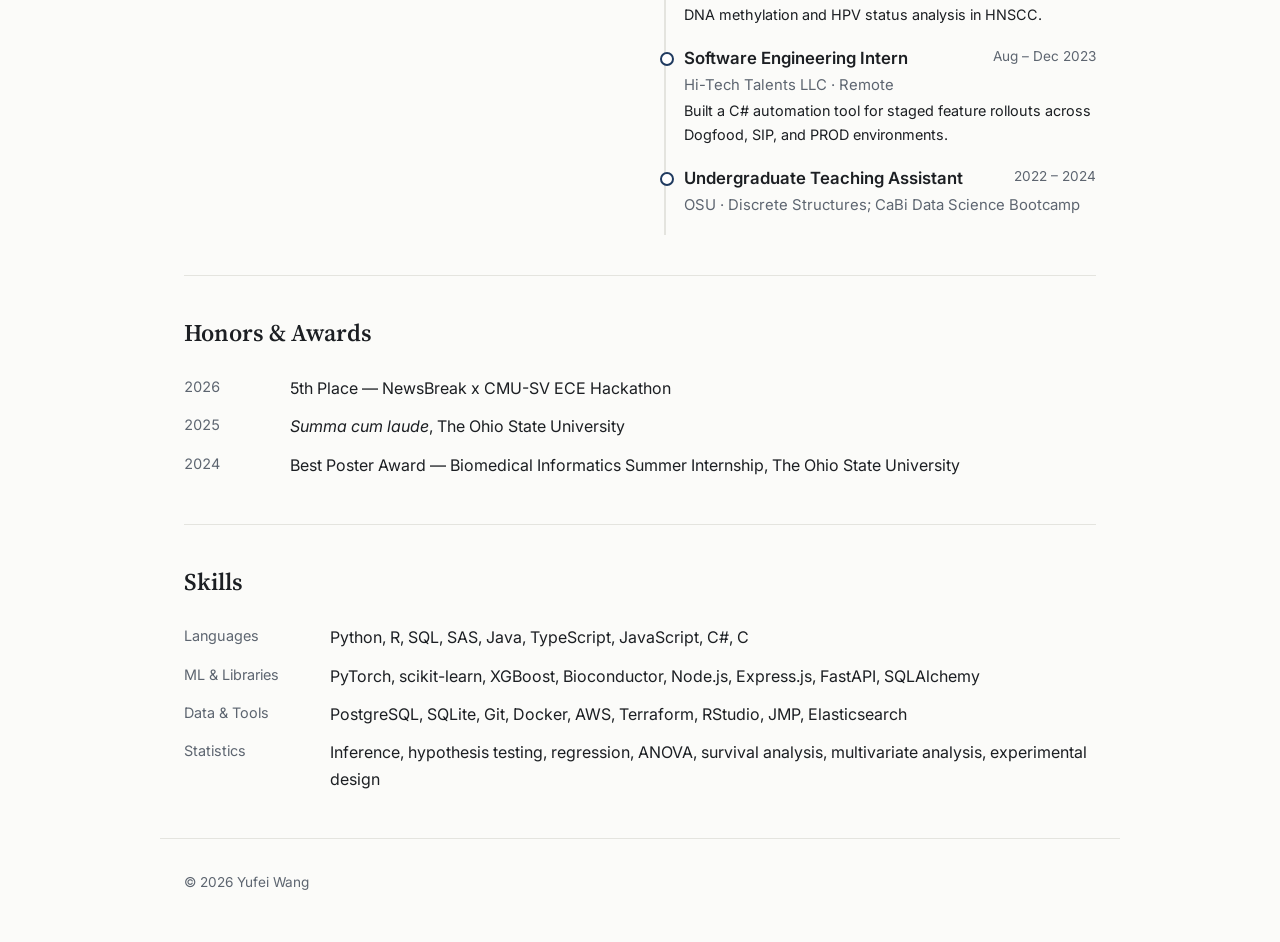
==== commit 9f929a7c: "Update About; split publications and presentations" ====
--- a/index.html
+++ b/index.html
@@ -71,7 +71,7 @@
 
     <section id="publications-section" class="section">
       <h2>Publications &amp; Presentations</h2>
-      <ol id="publications" class="pubs"></ol>
+      <div id="publications"></div>
     </section>
 
     <section id="experience" class="section two-col">
--- a/assets/css/styles.css
+++ b/assets/css/styles.css
@@ -259,6 +259,8 @@
 
 /* Publications */
 .pubs { padding-left: 20px; margin: 0; }
+.pub-type { font-size: .78rem; font-weight: 600; letter-spacing: .06em; text-transform: uppercase; color: var(--accent); margin: 22px 0 10px; }
+.pub-type:first-child { margin-top: 0; }
 .pubs li { margin-bottom: 14px; }
 .pubs .ptitle { font-weight: 600; }
 .pubs .authors, .pubs .venue { color: var(--muted); font-size: .93rem; }
